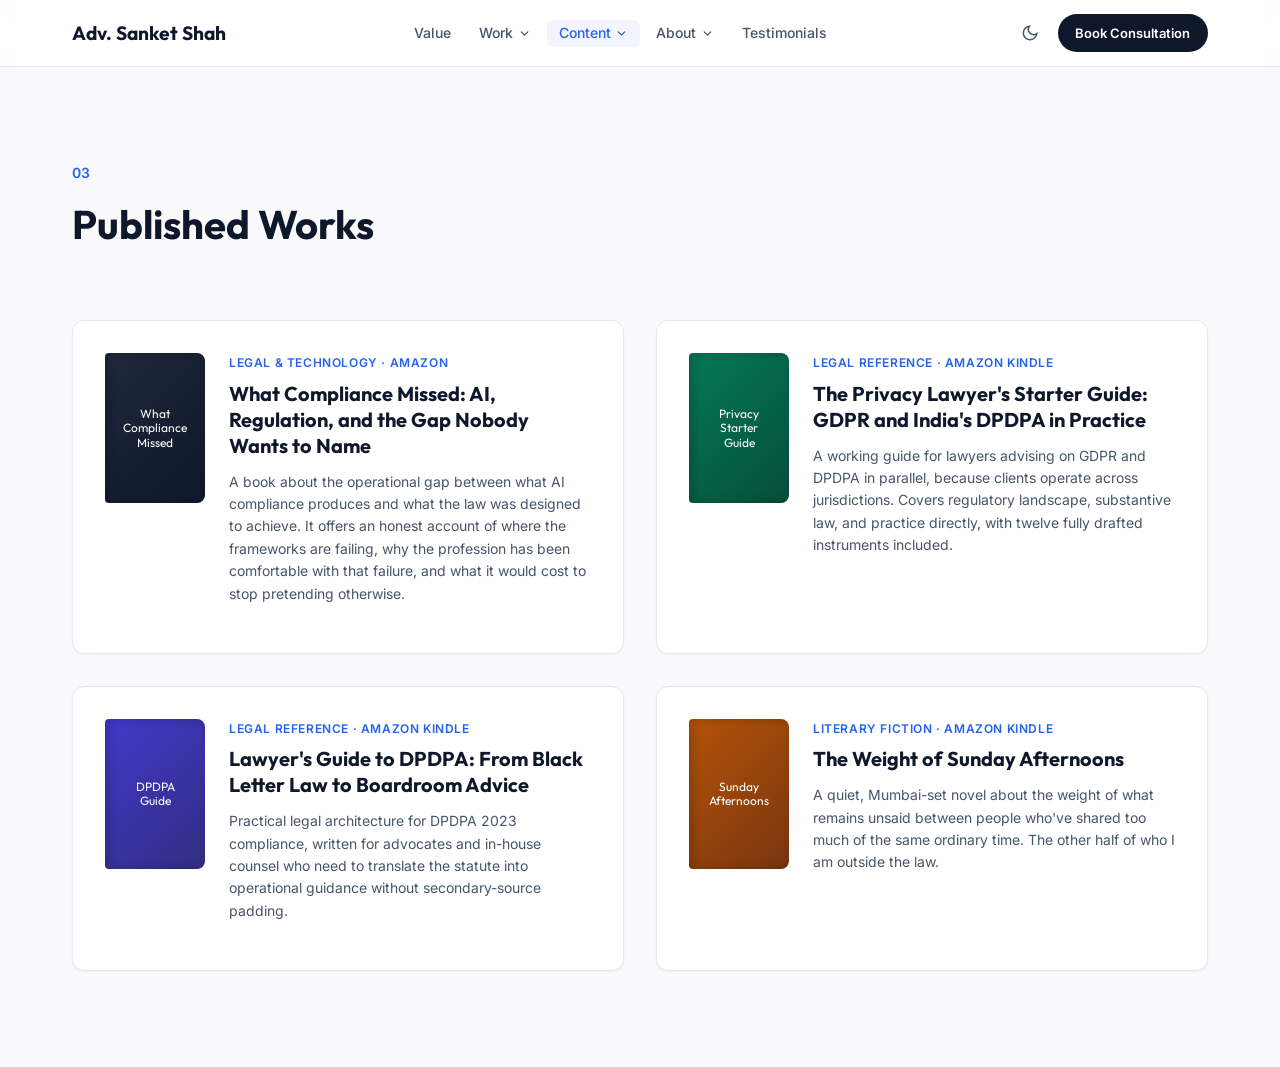
==== books.html @ 71f17029 "Create books.html" ====
<!DOCTYPE html>
<html lang="en">
<head>
<meta charset="UTF-8">
<meta name="viewport" content="width=device-width, initial-scale=1.0">
<title>Published Works | Adv. Sanket Shah</title>
<meta name="description" content="Four published books on DPDPA, GDPR, AI compliance, and fiction. Written by technology lawyer Adv. Sanket Shah. Available on Amazon Kindle.">
<meta name="robots" content="index, follow">
<link rel="canonical" href="https://advsanketshah.github.io/books.html">
<meta property="og:type" content="website">
<meta property="og:url" content="https://advsanketshah.github.io/books.html">
<meta property="og:title" content="Published Works | Adv. Sanket Shah">
<meta property="og:description" content="Four published books on DPDPA, GDPR, AI compliance, and fiction. Written by technology lawyer Adv. Sanket Shah. Available on Amazon Kindle.">
<meta property="og:image" content="https://advsanketshah.github.io/sanket-photo.JPG">
<meta name="twitter:card" content="summary_large_image">
<meta name="twitter:title" content="Published Works | Adv. Sanket Shah">
<meta name="twitter:description" content="Four published books on DPDPA, GDPR, AI compliance, and fiction. Written by technology lawyer Adv. Sanket Shah. Available on Amazon Kindle.">
<link rel="preconnect" href="https://fonts.googleapis.com">
<link rel="preconnect" href="https://fonts.gstatic.com" crossorigin>
<link href="https://fonts.googleapis.com/css2?family=Inter:wght@300;400;500;600&family=Outfit:wght@300;400;500;600;700&display=swap" rel="stylesheet">
<style>
  :root {
    --bg-base: #FAFAFC; --bg-surface: #FFFFFF; --text-primary: #0F172A;
    --text-secondary: #475569; --text-tertiary: #94A3B8; --accent-primary: #2563EB;
    --border-color: #E2E8F0; --font-sans: 'Inter', sans-serif; --font-display: 'Outfit', sans-serif;
    --radius-md: 12px; --radius-full: 9999px;
    --shadow-sm: 0 1px 2px 0 rgb(0 0 0 / 0.05); --shadow-md: 0 4px 6px -1px rgb(0 0 0 / 0.1);
    --transition: all 0.3s ease;
  }
  *, *::before, *::after { box-sizing: border-box; margin: 0; padding: 0; }
  body { background-color: var(--bg-base); color: var(--text-primary); font-family: var(--font-sans); line-height: 1.6; }
  .container { max-width: 1200px; margin: 0 auto; padding: 0 2rem; }
  


  section { padding: 10rem 0 6rem; }
  .section-header { margin-bottom: 4rem; }
  .section-label { display: inline-block; font-size: 0.875rem; font-weight: 600; color: var(--accent-primary); margin-bottom: 0.5rem; }
  .section-title { font-family: var(--font-display); font-size: 2.5rem; font-weight: 700; }

  .books-grid { display: grid; grid-template-columns: 1fr 1fr; gap: 2rem; }
  .book-card { display: flex; gap: 1.5rem; padding: 2rem; background: var(--bg-surface); border: 1px solid var(--border-color); border-radius: var(--radius-md); box-shadow: var(--shadow-sm); text-decoration: none; transition: var(--transition); }
  .book-card:hover { transform: translateY(-4px); box-shadow: var(--shadow-md); border-color: var(--accent-primary); }
  .book-spine-placeholder { flex-shrink: 0; width: 100px; height: 150px; border-radius: 4px 8px 8px 4px; display: flex; align-items: center; justify-content: center; padding: 1rem; box-shadow: inset 4px 0 10px rgba(0,0,0,0.2); }
  .book-spine-text { font-family: var(--font-display); font-size: 0.75rem; color: white; text-align: center; line-height: 1.2; }
  .book-genre { font-size: 0.75rem; font-weight: 600; color: var(--accent-primary); margin-bottom: 0.5rem; text-transform: uppercase; letter-spacing: 0.05em; }
  .book-title { font-family: var(--font-display); font-size: 1.25rem; font-weight: 700; color: var(--text-primary); margin-bottom: 0.75rem; line-height: 1.3; }
  .book-description { font-size: 0.875rem; color: var(--text-secondary); margin-bottom: 1rem; }

  @media (max-width: 900px) { .books-grid { grid-template-columns: 1fr; } }
  @media (max-width: 600px) { .book-card { flex-direction: column; } .book-spine-placeholder { width: 100%; height: 100px; border-radius: 8px; } }

  /* Dark Mode */
  [data-theme="dark"] {
    --bg-base: #0A0F1E; --bg-surface: #111827; --text-primary: #F1F5F9;
    --text-secondary: #94A3B8; --text-tertiary: #64748B; --accent-primary: #60A5FA;
    --accent-light: #1E3A5F; --border-color: #1E293B;
    --shadow-sm: 0 1px 2px 0 rgb(0 0 0 / 0.3); --shadow-md: 0 4px 6px -1px rgb(0 0 0 / 0.4);
    --shadow-lg: 0 10px 15px -3px rgb(0 0 0 / 0.5);
  }
  [data-theme="dark"] .theme-toggle { color: var(--text-primary); }

  /* ── Navigation ── */
  nav { position: fixed; top: 0; left: 0; right: 0; background: rgba(255,255,255,0.85); backdrop-filter: blur(12px); border-bottom: 1px solid var(--border-color); z-index: 1000; padding: 0.875rem 0; }
  .nav-inner { display: flex; justify-content: space-between; align-items: center; gap: 2rem; }
  .nav-logo { font-family: var(--font-display); font-size: 1.2rem; font-weight: 700; color: var(--text-primary); text-decoration: none; white-space: nowrap; }
  .nav-links { display: flex; gap: 0.25rem; list-style: none; align-items: center; margin: 0; padding: 0; }
  .nav-links > li > a, .nav-links > li > .dropdown-toggle { font-size: 0.875rem; font-weight: 500; color: var(--text-secondary); text-decoration: none; transition: var(--transition); padding: 0.4rem 0.75rem; border-radius: 6px; display: flex; align-items: center; gap: 0.3rem; background: none; border: none; cursor: pointer; font-family: inherit; line-height: 1; }
  .nav-links > li > a:hover, .nav-links > li > a.active, .nav-links > li > .dropdown-toggle:hover, .nav-links > li > .dropdown-toggle.active { color: var(--accent-primary); background: rgba(99,102,241,0.07); }
  .dropdown-toggle svg { transition: transform 0.2s ease; flex-shrink: 0; }
  .has-dropdown:hover .dropdown-toggle svg, .has-dropdown .dropdown-toggle.active svg { transform: none; }
  .has-dropdown:hover > .dropdown-toggle svg { transform: rotate(180deg); }
  .has-dropdown { position: relative; }
  .dropdown-menu { display: none; position: absolute; top: 100%; left: 50%; transform: translateX(-50%); list-style: none; z-index: 100; padding-top: 6px; min-width: 160px; }
  .dropdown-menu::before { content: ''; display: block; height: 6px; }
  .dropdown-menu-inner { background: rgba(255,255,255,0.97); backdrop-filter: blur(16px); border: 1px solid var(--border-color); border-radius: 10px; padding: 0.5rem; box-shadow: 0 8px 24px rgba(0,0,0,0.1); overflow: hidden; }
  .has-dropdown:hover .dropdown-menu { display: block; }
  .dropdown-menu a { display: block; padding: 0.5rem 0.875rem; font-size: 0.8125rem; font-weight: 500; color: var(--text-secondary); text-decoration: none; border-radius: 6px; transition: var(--transition); white-space: nowrap; }
  .dropdown-menu a:hover, .dropdown-menu a.active { color: var(--accent-primary); background: rgba(99,102,241,0.07); }
  .nav-right { display: flex; align-items: center; gap: 0.75rem; }
  .nav-cta { font-size: 0.8125rem; font-weight: 600; color: white !important; background: var(--text-primary); padding: 0.55rem 1.1rem; border-radius: var(--radius-full); text-decoration: none; white-space: nowrap; }
  /* Mobile */
  .mobile-menu-btn { display: none; background: none; border: none; color: var(--text-primary); cursor: pointer; z-index: 1001; padding: 0.5rem; }
  @media (max-width: 900px) {
    .mobile-menu-btn { display: block; }
    .nav-right { display: none; }
    .nav-links { position: fixed; top: 0; left: 0; width: 100%; height: 100vh; background: rgba(255,255,255,0.98); backdrop-filter: blur(12px); flex-direction: column; justify-content: center; align-items: center; gap: 0.75rem; opacity: 0; visibility: hidden; transform: translateY(-20px); transition: all 0.3s cubic-bezier(0.4,0,0.2,1); z-index: 999; margin: 0; padding: 2rem 0; overflow-y: auto; }
    .nav-links.active { opacity: 1; visibility: visible; transform: translateY(0); }
    .nav-links > li > a, .nav-links > li > .dropdown-toggle { font-size: 1.15rem; font-weight: 600; padding: 0.5rem 1.25rem; }
    .has-dropdown .dropdown-menu { display: none !important; position: static !important; transform: none !important; padding: 0.25rem 0 0 1rem !important; } .has-dropdown .dropdown-menu-inner { background: none; border: none; box-shadow: none; backdrop-filter: none; padding: 0; border-radius: 0; }
    .has-dropdown.open > .dropdown-menu { display: block !important; }
    .has-dropdown.open > .dropdown-toggle svg { transform: rotate(180deg); }
    .dropdown-menu a { font-size: 1rem; padding: 0.4rem 0.75rem; }
    .nav-links li.mobile-cta-wrapper { display: block; margin-top: 0.5rem; }
    .nav-links li.mobile-cta-wrapper a { display: inline-block; font-size: 1rem; font-weight: 600; }
  }
  @media (min-width: 901px) { .mobile-cta-wrapper { display: none !important; } }
  /* Dark mode nav */
  [data-theme="dark"] nav { background: rgba(10,15,30,0.9); }
  [data-theme="dark"] .nav-links { background: rgba(10,15,30,0.98); }
  [data-theme="dark"] .dropdown-menu-inner { background: rgba(15,20,40,0.97); border-color: rgba(255,255,255,0.1); }
  [data-theme="dark"] .dropdown-menu a:hover, [data-theme="dark"] .dropdown-menu a.active { background: rgba(255,255,255,0.06); }
</style>
</head>
<body>

<nav>
  <div class="container nav-inner">
    <a href="index.html" class="nav-logo">Adv. Sanket Shah</a>

    <button class="mobile-menu-btn" aria-label="Toggle menu">
      <svg viewBox="0 0 24 24" width="26" height="26" stroke="currentColor" stroke-width="2" fill="none" stroke-linecap="round" stroke-linejoin="round">
        <line x1="3" y1="12" x2="21" y2="12"></line><line x1="3" y1="6" x2="21" y2="6"></line><line x1="3" y1="18" x2="21" y2="18"></line>
      </svg>
    </button>

    <ul class="nav-links">
      <li><a href="value.html">Value</a></li>
      <li class="has-dropdown">
        <button class="dropdown-toggle">Work <svg viewBox="0 0 24 24" width="13" height="13" fill="none" stroke="currentColor" stroke-width="2.5" stroke-linecap="round" stroke-linejoin="round"><polyline points="6 9 12 15 18 9"></polyline></svg></button>
        <div class="dropdown-menu"><div class="dropdown-menu-inner">
          <a href="portfolio.html">Sample Work</a>
          <a href="cases.html">Cases</a>
        </div></div>
      </li>
      <li class="has-dropdown">
        <button class="dropdown-toggle active">Content <svg viewBox="0 0 24 24" width="13" height="13" fill="none" stroke="currentColor" stroke-width="2.5" stroke-linecap="round" stroke-linejoin="round"><polyline points="6 9 12 15 18 9"></polyline></svg></button>
        <div class="dropdown-menu"><div class="dropdown-menu-inner">
          <a href="books.html" class="active">Books</a>
          <a href="privacipher.html">Privacipher</a>
          <a href="resources.html">Resources</a>
        </div></div>
      </li>
      <li class="has-dropdown">
        <button class="dropdown-toggle">About <svg viewBox="0 0 24 24" width="13" height="13" fill="none" stroke="currentColor" stroke-width="2.5" stroke-linecap="round" stroke-linejoin="round"><polyline points="6 9 12 15 18 9"></polyline></svg></button>
        <div class="dropdown-menu"><div class="dropdown-menu-inner">
          <a href="experience.html">Experience</a>
          <a href="certifications.html">Certifications</a>
          <a href="education.html">Education</a>
        </div></div>
      </li>
      <li><a href="testimonials.html">Testimonials</a></li>
      <li class="mobile-cta-wrapper"><a href="contact.html" class="nav-cta">Book Consultation</a></li>
    </ul>

    <div class="nav-right">
      <button class="theme-toggle" id="themeToggle" aria-label="Toggle dark mode" style="background:none;border:none;cursor:pointer;padding:0.4rem;color:var(--text-secondary);display:flex;align-items:center;">
        <svg id="iconSun" viewBox="0 0 24 24" width="18" height="18" fill="none" stroke="currentColor" stroke-width="2" style="display:none"><circle cx="12" cy="12" r="5"/><line x1="12" y1="1" x2="12" y2="3"/><line x1="12" y1="21" x2="12" y2="23"/><line x1="4.22" y1="4.22" x2="5.64" y2="5.64"/><line x1="18.36" y1="18.36" x2="19.78" y2="19.78"/><line x1="1" y1="12" x2="3" y2="12"/><line x1="21" y1="12" x2="23" y2="12"/><line x1="4.22" y1="19.78" x2="5.64" y2="18.36"/><line x1="18.36" y1="5.64" x2="19.78" y2="4.22"/></svg>
        <svg id="iconMoon" viewBox="0 0 24 24" width="18" height="18" fill="none" stroke="currentColor" stroke-width="2"><path d="M21 12.79A9 9 0 1111.21 3 7 7 0 0021 12.79z"/></svg>
      </button>
      <a href="contact.html" class="nav-cta">Book Consultation</a>
    </div>
  </div>
</nav>

<section>
  <div class="container">
    <div class="section-header">
      <span class="section-label">03</span>
      <h2 class="section-title">Published Works</h2>
    </div>

    <div class="books-grid">
      <a href="https://amzn.in/d/0b7B9nrj" target="_blank" rel="noopener" class="book-card">
        <div class="book-spine-placeholder" style="background: linear-gradient(135deg, #1E293B, #0F172A);">
          <span class="book-spine-text">What Compliance Missed</span>
        </div>
        <div>
          <p class="book-genre">Legal &amp; Technology · Amazon</p>
          <h3 class="book-title">What Compliance Missed: AI, Regulation, and the Gap Nobody Wants to Name</h3>
          <p class="book-description">A book about the operational gap between what AI compliance produces and what the law was designed to achieve. It offers an honest account of where the frameworks are failing, why the profession has been comfortable with that failure, and what it would cost to stop pretending otherwise.</p>
        </div>
      </a>

      <a href="https://amzn.in/d/08QqoULj" target="_blank" rel="noopener" class="book-card">
        <div class="book-spine-placeholder" style="background: linear-gradient(135deg, #047857, #064E3B);">
          <span class="book-spine-text">Privacy Starter Guide</span>
        </div>
        <div>
          <p class="book-genre">Legal Reference · Amazon Kindle</p>
          <h3 class="book-title">The Privacy Lawyer's Starter Guide: GDPR and India's DPDPA in Practice</h3>
          <p class="book-description">A working guide for lawyers advising on GDPR and DPDPA in parallel, because clients operate across jurisdictions. Covers regulatory landscape, substantive law, and practice directly, with twelve fully drafted instruments included.</p>
        </div>
      </a>

      <a href="https://amzn.in/d/0deyErKE" target="_blank" rel="noopener" class="book-card">
        <div class="book-spine-placeholder" style="background: linear-gradient(135deg, #4338CA, #312E81);">
          <span class="book-spine-text">DPDPA Guide</span>
        </div>
        <div>
          <p class="book-genre">Legal Reference · Amazon Kindle</p>
          <h3 class="book-title">Lawyer's Guide to DPDPA: From Black Letter Law to Boardroom Advice</h3>
          <p class="book-description">Practical legal architecture for DPDPA 2023 compliance, written for advocates and in-house counsel who need to translate the statute into operational guidance without secondary-source padding.</p>
        </div>
      </a>

      <a href="https://amzn.in/d/05X2h8LA" target="_blank" rel="noopener" class="book-card">
        <div class="book-spine-placeholder" style="background: linear-gradient(135deg, #B45309, #78350F);">
          <span class="book-spine-text">Sunday Afternoons</span>
        </div>
        <div>
          <p class="book-genre">Literary Fiction · Amazon Kindle</p>
          <h3 class="book-title">The Weight of Sunday Afternoons</h3>
          <p class="book-description">A quiet, Mumbai-set novel about the weight of what remains unsaid between people who've shared too much of the same ordinary time. The other half of who I am outside the law.</p>
        </div>
      </a>
    </div>
  </div>
</section>

<script>
  document.addEventListener('DOMContentLoaded', () => {
    // Mobile dropdowns
    document.querySelectorAll('.has-dropdown .dropdown-toggle').forEach(btn => {
      btn.addEventListener('click', e => {
        if (window.innerWidth <= 900) {
          e.stopPropagation();
          btn.closest('.has-dropdown').classList.toggle('open');
        }
      });
    });

    const mobileBtn = document.querySelector('.mobile-menu-btn');
    const navLinks = document.querySelector('.nav-links');
    const CLOSE_ICON = '<svg viewBox="0 0 24 24" width="26" height="26" stroke="currentColor" stroke-width="2" fill="none" stroke-linecap="round" stroke-linejoin="round"><line x1="18" y1="6" x2="6" y2="18"></line><line x1="6" y1="6" x2="18" y2="18"></line></svg>';
    const OPEN_ICON  = '<svg viewBox="0 0 24 24" width="26" height="26" stroke="currentColor" stroke-width="2" fill="none" stroke-linecap="round" stroke-linejoin="round"><line x1="3" y1="12" x2="21" y2="12"></line><line x1="3" y1="6" x2="21" y2="6"></line><line x1="3" y1="18" x2="21" y2="18"></line></svg>';

    if (mobileBtn && navLinks) {
      mobileBtn.addEventListener('click', () => {
        const isOpen = navLinks.classList.toggle('active');
        mobileBtn.innerHTML = isOpen ? CLOSE_ICON : OPEN_ICON;
      });
      document.addEventListener('click', e => {
        if (!e.target.closest('nav') && navLinks.classList.contains('active')) {
          navLinks.classList.remove('active');
          mobileBtn.innerHTML = OPEN_ICON;
        }
      });
    }
  });
</script>
<script>
  // Dark mode
  (function() {
    const saved = localStorage.getItem('theme') || (window.matchMedia('(prefers-color-scheme: dark)').matches ? 'dark' : 'light');
    document.documentElement.setAttribute('data-theme', saved);
    document.addEventListener('DOMContentLoaded', () => {
      const btn = document.getElementById('themeToggle');
      const sun = document.getElementById('iconSun');
      const moon = document.getElementById('iconMoon');
      function applyTheme(t) {
        document.documentElement.setAttribute('data-theme', t);
        localStorage.setItem('theme', t);
        if (t === 'dark') { sun.style.display = 'block'; moon.style.display = 'none'; }
        else { sun.style.display = 'none'; moon.style.display = 'block'; }
      }
      applyTheme(saved);
      if(btn) btn.addEventListener('click', () => applyTheme(document.documentElement.getAttribute('data-theme') === 'dark' ? 'light' : 'dark'));
    });
  })();
</script>
</body>
</html>
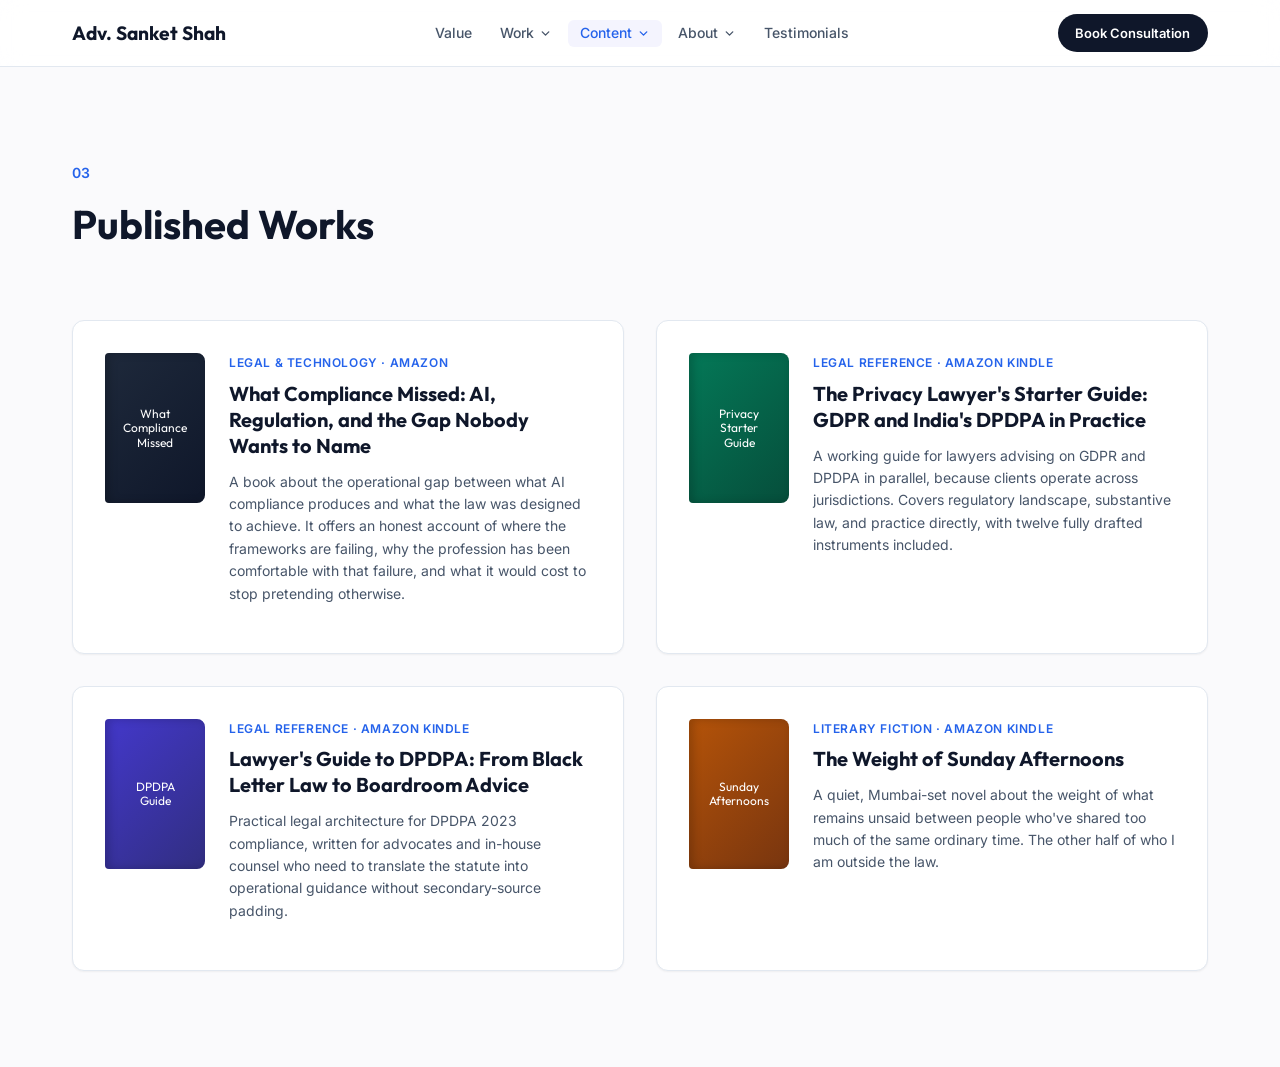
==== commit ad09dbac: "Update books.html" ====
--- a/books.html
+++ b/books.html
@@ -51,17 +51,9 @@
   @media (max-width: 600px) { .book-card { flex-direction: column; } .book-spine-placeholder { width: 100%; height: 100px; border-radius: 8px; } }
 
   /* Dark Mode */
-  [data-theme="dark"] {
-    --bg-base: #0A0F1E; --bg-surface: #111827; --text-primary: #F1F5F9;
-    --text-secondary: #94A3B8; --text-tertiary: #64748B; --accent-primary: #60A5FA;
-    --accent-light: #1E3A5F; --border-color: #1E293B;
-    --shadow-sm: 0 1px 2px 0 rgb(0 0 0 / 0.3); --shadow-md: 0 4px 6px -1px rgb(0 0 0 / 0.4);
-    --shadow-lg: 0 10px 15px -3px rgb(0 0 0 / 0.5);
-  }
-  [data-theme="dark"] .theme-toggle { color: var(--text-primary); }
 
   /* ── Navigation ── */
-  nav { position: fixed; top: 0; left: 0; right: 0; background: rgba(255,255,255,0.85); backdrop-filter: blur(12px); border-bottom: 1px solid var(--border-color); z-index: 1000; padding: 0.875rem 0; }
+  nav { position: fixed; top: 0; left: 0; right: 0; background: rgba(255,255,255,0.85); -webkit-backdrop-filter: blur(12px); backdrop-filter: blur(12px); border-bottom: 1px solid var(--border-color); z-index: 1000; padding: 0.875rem 0; }
   .nav-inner { display: flex; justify-content: space-between; align-items: center; gap: 2rem; }
   .nav-logo { font-family: var(--font-display); font-size: 1.2rem; font-weight: 700; color: var(--text-primary); text-decoration: none; white-space: nowrap; }
   .nav-links { display: flex; gap: 0.25rem; list-style: none; align-items: center; margin: 0; padding: 0; }
@@ -73,7 +65,7 @@
   .has-dropdown { position: relative; }
   .dropdown-menu { display: none; position: absolute; top: 100%; left: 50%; transform: translateX(-50%); list-style: none; z-index: 100; padding-top: 6px; min-width: 160px; }
   .dropdown-menu::before { content: ''; display: block; height: 6px; }
-  .dropdown-menu-inner { background: rgba(255,255,255,0.97); backdrop-filter: blur(16px); border: 1px solid var(--border-color); border-radius: 10px; padding: 0.5rem; box-shadow: 0 8px 24px rgba(0,0,0,0.1); overflow: hidden; }
+  .dropdown-menu-inner { background: rgba(255,255,255,0.97); -webkit-backdrop-filter: blur(16px); backdrop-filter: blur(16px); border: 1px solid var(--border-color); border-radius: 10px; padding: 0.5rem; box-shadow: 0 8px 24px rgba(0,0,0,0.1); overflow: hidden; }
   .has-dropdown:hover .dropdown-menu { display: block; }
   .dropdown-menu a { display: block; padding: 0.5rem 0.875rem; font-size: 0.8125rem; font-weight: 500; color: var(--text-secondary); text-decoration: none; border-radius: 6px; transition: var(--transition); white-space: nowrap; }
   .dropdown-menu a:hover, .dropdown-menu a.active { color: var(--accent-primary); background: rgba(99,102,241,0.07); }
@@ -84,10 +76,10 @@
   @media (max-width: 900px) {
     .mobile-menu-btn { display: block; }
     .nav-right { display: none; }
-    .nav-links { position: fixed; top: 0; left: 0; width: 100%; height: 100vh; background: rgba(255,255,255,0.98); backdrop-filter: blur(12px); flex-direction: column; justify-content: center; align-items: center; gap: 0.75rem; opacity: 0; visibility: hidden; transform: translateY(-20px); transition: all 0.3s cubic-bezier(0.4,0,0.2,1); z-index: 999; margin: 0; padding: 2rem 0; overflow-y: auto; }
+    .nav-links { position: fixed; top: 0; left: 0; width: 100%; height: 100vh; height: 100dvh; background: rgba(255,255,255,0.98); -webkit-backdrop-filter: blur(12px); backdrop-filter: blur(12px); flex-direction: column; justify-content: center; align-items: center; gap: 0.75rem; opacity: 0; visibility: hidden; transform: translateY(-20px); transition: all 0.3s cubic-bezier(0.4,0,0.2,1); z-index: 999; margin: 0; padding: 2rem 0; overflow-y: auto; }
     .nav-links.active { opacity: 1; visibility: visible; transform: translateY(0); }
     .nav-links > li > a, .nav-links > li > .dropdown-toggle { font-size: 1.15rem; font-weight: 600; padding: 0.5rem 1.25rem; }
-    .has-dropdown .dropdown-menu { display: none !important; position: static !important; transform: none !important; padding: 0.25rem 0 0 1rem !important; } .has-dropdown .dropdown-menu-inner { background: none; border: none; box-shadow: none; backdrop-filter: none; padding: 0; border-radius: 0; }
+    .has-dropdown .dropdown-menu { display: none !important; position: static !important; transform: none !important; padding: 0.25rem 0 0 1rem !important; } .has-dropdown .dropdown-menu-inner { background: none; border: none; box-shadow: none; -webkit-backdrop-filter: none; backdrop-filter: none; padding: 0; border-radius: 0; }
     .has-dropdown.open > .dropdown-menu { display: block !important; }
     .has-dropdown.open > .dropdown-toggle svg { transform: rotate(180deg); }
     .dropdown-menu a { font-size: 1rem; padding: 0.4rem 0.75rem; }
@@ -96,10 +88,16 @@
   }
   @media (min-width: 901px) { .mobile-cta-wrapper { display: none !important; } }
   /* Dark mode nav */
-  [data-theme="dark"] nav { background: rgba(10,15,30,0.9); }
-  [data-theme="dark"] .nav-links { background: rgba(10,15,30,0.98); }
-  [data-theme="dark"] .dropdown-menu-inner { background: rgba(15,20,40,0.97); border-color: rgba(255,255,255,0.1); }
-  [data-theme="dark"] .dropdown-menu a:hover, [data-theme="dark"] .dropdown-menu a.active { background: rgba(255,255,255,0.06); }
+
+  /* ── Global mobile improvements ── */
+  @media (max-width: 600px) {
+    .container { padding: 0 1.25rem; }
+    section { padding: 6rem 0 3rem !important; }
+    .section-title { font-size: 1.75rem !important; }
+    footer { flex-direction: column; gap: 1.5rem; text-align: center; padding: 2rem 1.25rem; }
+    .footer-links { justify-content: center; flex-wrap: wrap; gap: 1rem; }
+  }
+
 </style>
 </head>
 <body>
@@ -144,10 +142,6 @@
     </ul>
 
     <div class="nav-right">
-      <button class="theme-toggle" id="themeToggle" aria-label="Toggle dark mode" style="background:none;border:none;cursor:pointer;padding:0.4rem;color:var(--text-secondary);display:flex;align-items:center;">
-        <svg id="iconSun" viewBox="0 0 24 24" width="18" height="18" fill="none" stroke="currentColor" stroke-width="2" style="display:none"><circle cx="12" cy="12" r="5"/><line x1="12" y1="1" x2="12" y2="3"/><line x1="12" y1="21" x2="12" y2="23"/><line x1="4.22" y1="4.22" x2="5.64" y2="5.64"/><line x1="18.36" y1="18.36" x2="19.78" y2="19.78"/><line x1="1" y1="12" x2="3" y2="12"/><line x1="21" y1="12" x2="23" y2="12"/><line x1="4.22" y1="19.78" x2="5.64" y2="18.36"/><line x1="18.36" y1="5.64" x2="19.78" y2="4.22"/></svg>
-        <svg id="iconMoon" viewBox="0 0 24 24" width="18" height="18" fill="none" stroke="currentColor" stroke-width="2"><path d="M21 12.79A9 9 0 1111.21 3 7 7 0 0021 12.79z"/></svg>
-      </button>
       <a href="contact.html" class="nav-cta">Book Consultation</a>
     </div>
   </div>
@@ -209,7 +203,7 @@
 </section>
 
 <script>
-  document.addEventListener('DOMContentLoaded', () => {
+  (function() {
     // Mobile dropdowns
     document.querySelectorAll('.has-dropdown .dropdown-toggle').forEach(btn => {
       btn.addEventListener('click', e => {
@@ -239,25 +233,6 @@
     }
   });
 </script>
-<script>
-  // Dark mode
-  (function() {
-    const saved = localStorage.getItem('theme') || (window.matchMedia('(prefers-color-scheme: dark)').matches ? 'dark' : 'light');
-    document.documentElement.setAttribute('data-theme', saved);
-    document.addEventListener('DOMContentLoaded', () => {
-      const btn = document.getElementById('themeToggle');
-      const sun = document.getElementById('iconSun');
-      const moon = document.getElementById('iconMoon');
-      function applyTheme(t) {
-        document.documentElement.setAttribute('data-theme', t);
-        localStorage.setItem('theme', t);
-        if (t === 'dark') { sun.style.display = 'block'; moon.style.display = 'none'; }
-        else { sun.style.display = 'none'; moon.style.display = 'block'; }
-      }
-      applyTheme(saved);
-      if(btn) btn.addEventListener('click', () => applyTheme(document.documentElement.getAttribute('data-theme') === 'dark' ? 'light' : 'dark'));
-    });
-  })();
-</script>
+
 </body>
 </html>
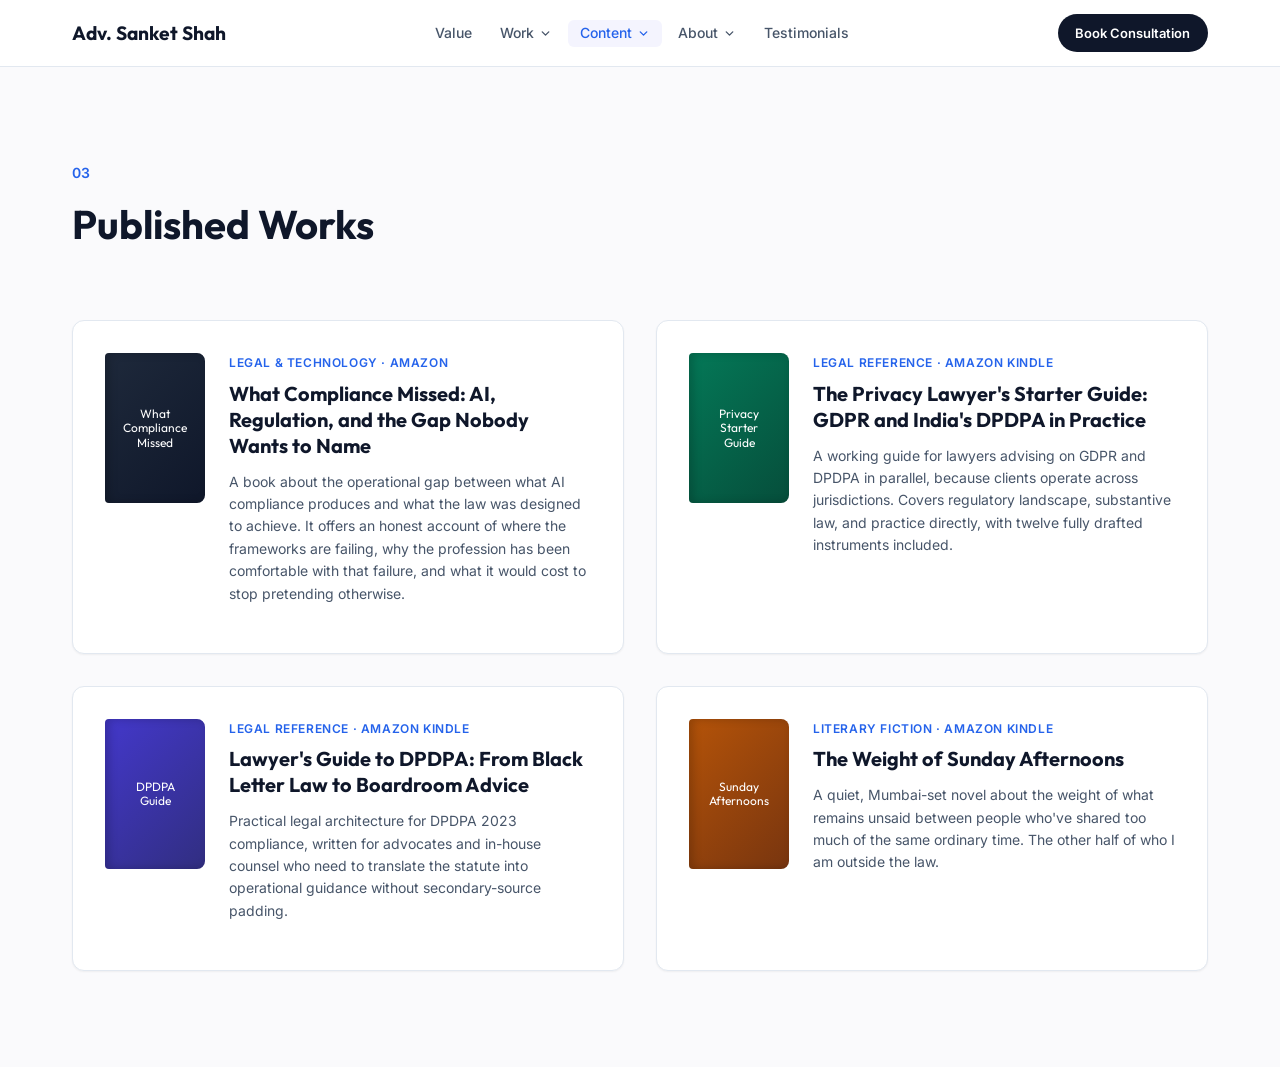
==== commit 17b641da: "Update books.html" ====
--- a/books.html
+++ b/books.html
@@ -17,7 +17,8 @@
 <meta name="twitter:description" content="Four published books on DPDPA, GDPR, AI compliance, and fiction. Written by technology lawyer Adv. Sanket Shah. Available on Amazon Kindle.">
 <link rel="preconnect" href="https://fonts.googleapis.com">
 <link rel="preconnect" href="https://fonts.gstatic.com" crossorigin>
-<link href="https://fonts.googleapis.com/css2?family=Inter:wght@300;400;500;600&family=Outfit:wght@300;400;500;600;700&display=swap" rel="stylesheet">
+<link rel="preload" as="style" href="https://fonts.googleapis.com/css2?family=Inter:wght@400;500;600&family=Outfit:wght@400;500;600;700&display=swap" onload="this.onload=null;this.rel='stylesheet'">
+<noscript><link rel="stylesheet" href="https://fonts.googleapis.com/css2?family=Inter:wght@400;500;600&family=Outfit:wght@400;500;600;700&display=swap"></noscript>
 <style>
   :root {
     --bg-base: #FAFAFC; --bg-surface: #FFFFFF; --text-primary: #0F172A;
@@ -52,53 +53,8 @@
 
   /* Dark Mode */
 
-  /* ── Navigation ── */
-  nav { position: fixed; top: 0; left: 0; right: 0; background: rgba(255,255,255,0.85); -webkit-backdrop-filter: blur(12px); backdrop-filter: blur(12px); border-bottom: 1px solid var(--border-color); z-index: 1000; padding: 0.875rem 0; }
-  .nav-inner { display: flex; justify-content: space-between; align-items: center; gap: 2rem; }
-  .nav-logo { font-family: var(--font-display); font-size: 1.2rem; font-weight: 700; color: var(--text-primary); text-decoration: none; white-space: nowrap; }
-  .nav-links { display: flex; gap: 0.25rem; list-style: none; align-items: center; margin: 0; padding: 0; }
-  .nav-links > li > a, .nav-links > li > .dropdown-toggle { font-size: 0.875rem; font-weight: 500; color: var(--text-secondary); text-decoration: none; transition: var(--transition); padding: 0.4rem 0.75rem; border-radius: 6px; display: flex; align-items: center; gap: 0.3rem; background: none; border: none; cursor: pointer; font-family: inherit; line-height: 1; }
-  .nav-links > li > a:hover, .nav-links > li > a.active, .nav-links > li > .dropdown-toggle:hover, .nav-links > li > .dropdown-toggle.active { color: var(--accent-primary); background: rgba(99,102,241,0.07); }
-  .dropdown-toggle svg { transition: transform 0.2s ease; flex-shrink: 0; }
-  .has-dropdown:hover .dropdown-toggle svg, .has-dropdown .dropdown-toggle.active svg { transform: none; }
-  .has-dropdown:hover > .dropdown-toggle svg { transform: rotate(180deg); }
-  .has-dropdown { position: relative; }
-  .dropdown-menu { display: none; position: absolute; top: 100%; left: 50%; transform: translateX(-50%); list-style: none; z-index: 100; padding-top: 6px; min-width: 160px; }
-  .dropdown-menu::before { content: ''; display: block; height: 6px; }
-  .dropdown-menu-inner { background: rgba(255,255,255,0.97); -webkit-backdrop-filter: blur(16px); backdrop-filter: blur(16px); border: 1px solid var(--border-color); border-radius: 10px; padding: 0.5rem; box-shadow: 0 8px 24px rgba(0,0,0,0.1); overflow: hidden; }
-  .has-dropdown:hover .dropdown-menu { display: block; }
-  .dropdown-menu a { display: block; padding: 0.5rem 0.875rem; font-size: 0.8125rem; font-weight: 500; color: var(--text-secondary); text-decoration: none; border-radius: 6px; transition: var(--transition); white-space: nowrap; }
-  .dropdown-menu a:hover, .dropdown-menu a.active { color: var(--accent-primary); background: rgba(99,102,241,0.07); }
-  .nav-right { display: flex; align-items: center; gap: 0.75rem; }
-  .nav-cta { font-size: 0.8125rem; font-weight: 600; color: white !important; background: var(--text-primary); padding: 0.55rem 1.1rem; border-radius: var(--radius-full); text-decoration: none; white-space: nowrap; }
-  /* Mobile */
-  .mobile-menu-btn { display: none; background: none; border: none; color: var(--text-primary); cursor: pointer; z-index: 1001; padding: 0.5rem; }
-  @media (max-width: 900px) {
-    .mobile-menu-btn { display: block; }
-    .nav-right { display: none; }
-    .nav-links { position: fixed; top: 0; left: 0; width: 100%; height: 100vh; height: 100dvh; background: rgba(255,255,255,0.98); -webkit-backdrop-filter: blur(12px); backdrop-filter: blur(12px); flex-direction: column; justify-content: center; align-items: center; gap: 0.75rem; opacity: 0; visibility: hidden; transform: translateY(-20px); transition: all 0.3s cubic-bezier(0.4,0,0.2,1); z-index: 999; margin: 0; padding: 2rem 0; overflow-y: auto; }
-    .nav-links.active { opacity: 1; visibility: visible; transform: translateY(0); }
-    .nav-links > li > a, .nav-links > li > .dropdown-toggle { font-size: 1.15rem; font-weight: 600; padding: 0.5rem 1.25rem; }
-    .has-dropdown .dropdown-menu { display: none !important; position: static !important; transform: none !important; padding: 0.25rem 0 0 1rem !important; } .has-dropdown .dropdown-menu-inner { background: none; border: none; box-shadow: none; -webkit-backdrop-filter: none; backdrop-filter: none; padding: 0; border-radius: 0; }
-    .has-dropdown.open > .dropdown-menu { display: block !important; }
-    .has-dropdown.open > .dropdown-toggle svg { transform: rotate(180deg); }
-    .dropdown-menu a { font-size: 1rem; padding: 0.4rem 0.75rem; }
-    .nav-links li.mobile-cta-wrapper { display: block; margin-top: 0.5rem; }
-    .nav-links li.mobile-cta-wrapper a { display: inline-block; font-size: 1rem; font-weight: 600; }
-  }
-  @media (min-width: 901px) { .mobile-cta-wrapper { display: none !important; } }
-  /* Dark mode nav */
-
-  /* ── Global mobile improvements ── */
-  @media (max-width: 600px) {
-    .container { padding: 0 1.25rem; }
-    section { padding: 6rem 0 3rem !important; }
-    .section-title { font-size: 1.75rem !important; }
-    footer { flex-direction: column; gap: 1.5rem; text-align: center; padding: 2rem 1.25rem; }
-    .footer-links { justify-content: center; flex-wrap: wrap; gap: 1rem; }
-  }
-
 </style>
+<link rel="stylesheet" href="nav.css">
 </head>
 <body>
 
@@ -202,37 +158,16 @@
   </div>
 </section>
 
-<script>
-  (function() {
-    // Mobile dropdowns
-    document.querySelectorAll('.has-dropdown .dropdown-toggle').forEach(btn => {
-      btn.addEventListener('click', e => {
-        if (window.innerWidth <= 900) {
-          e.stopPropagation();
-          btn.closest('.has-dropdown').classList.toggle('open');
-        }
-      });
-    });
 
-    const mobileBtn = document.querySelector('.mobile-menu-btn');
-    const navLinks = document.querySelector('.nav-links');
-    const CLOSE_ICON = '<svg viewBox="0 0 24 24" width="26" height="26" stroke="currentColor" stroke-width="2" fill="none" stroke-linecap="round" stroke-linejoin="round"><line x1="18" y1="6" x2="6" y2="18"></line><line x1="6" y1="6" x2="18" y2="18"></line></svg>';
-    const OPEN_ICON  = '<svg viewBox="0 0 24 24" width="26" height="26" stroke="currentColor" stroke-width="2" fill="none" stroke-linecap="round" stroke-linejoin="round"><line x1="3" y1="12" x2="21" y2="12"></line><line x1="3" y1="6" x2="21" y2="6"></line><line x1="3" y1="18" x2="21" y2="18"></line></svg>';
+<script src="nav.js" defer></script>
 
-    if (mobileBtn && navLinks) {
-      mobileBtn.addEventListener('click', () => {
-        const isOpen = navLinks.classList.toggle('active');
-        mobileBtn.innerHTML = isOpen ? CLOSE_ICON : OPEN_ICON;
-      });
-      document.addEventListener('click', e => {
-        if (!e.target.closest('nav') && navLinks.classList.contains('active')) {
-          navLinks.classList.remove('active');
-          mobileBtn.innerHTML = OPEN_ICON;
-        }
-      });
-    }
-  });
-</script>
-
+<!-- mobile bottom nav -->
+<nav class="btab-bar" aria-label="Mobile navigation">
+  <a href="index.html" class="btab "><svg viewBox="0 0 24 24" width="22" height="22" fill="none" stroke="currentColor" stroke-width="1.75" stroke-linecap="round" stroke-linejoin="round"><path d="M3 9l9-7 9 7v11a2 2 0 01-2 2H5a2 2 0 01-2-2z"/><polyline points="9 22 9 12 15 12 15 22"/></svg><span>Home</span></a>
+  <a href="value.html" class="btab "><svg viewBox="0 0 24 24" width="22" height="22" fill="none" stroke="currentColor" stroke-width="1.75" stroke-linecap="round" stroke-linejoin="round"><polygon points="12 2 15.09 8.26 22 9.27 17 14.14 18.18 21.02 12 17.77 5.82 21.02 7 14.14 2 9.27 8.91 8.26 12 2"/></svg><span>Value</span></a>
+  <a href="portfolio.html" class="btab "><svg viewBox="0 0 24 24" width="22" height="22" fill="none" stroke="currentColor" stroke-width="1.75" stroke-linecap="round" stroke-linejoin="round"><rect x="2" y="7" width="20" height="14" rx="2"/><path d="M16 21V5a2 2 0 00-2-2h-4a2 2 0 00-2 2v16"/></svg><span>Work</span></a>
+  <a href="books.html" class="btab active"><svg viewBox="0 0 24 24" width="22" height="22" fill="none" stroke="currentColor" stroke-width="1.75" stroke-linecap="round" stroke-linejoin="round"><path d="M4 19.5A2.5 2.5 0 016.5 17H20"/><path d="M6.5 2H20v20H6.5A2.5 2.5 0 014 19.5v-15A2.5 2.5 0 016.5 2z"/></svg><span>Content</span></a>
+  <a href="experience.html" class="btab "><svg viewBox="0 0 24 24" width="22" height="22" fill="none" stroke="currentColor" stroke-width="1.75" stroke-linecap="round" stroke-linejoin="round"><path d="M20 21v-2a4 4 0 00-4-4H8a4 4 0 00-4 4v2"/><circle cx="12" cy="7" r="4"/></svg><span>About</span></a>
+</nav>
 </body>
 </html>
--- a/nav.css
+++ b/nav.css
@@ -0,0 +1,89 @@
+/* ── Shared Navigation ── */
+nav{position:fixed;top:0;left:0;right:0;background:rgba(255,255,255,0.92);-webkit-backdrop-filter:blur(8px);backdrop-filter:blur(8px);border-bottom:1px solid var(--border-color);z-index:1000;padding:0.875rem 0;}
+.nav-inner{display:flex;justify-content:space-between;align-items:center;gap:2rem;}
+.nav-logo{font-family:var(--font-display);font-size:1.2rem;font-weight:700;color:var(--text-primary);text-decoration:none;white-space:nowrap;}
+.nav-links{display:flex;gap:0.25rem;list-style:none;align-items:center;margin:0;padding:0;}
+.nav-links>li>a,.nav-links>li>.dropdown-toggle{font-size:0.875rem;font-weight:500;color:var(--text-secondary);text-decoration:none;transition:color 0.2s ease,background-color 0.2s ease;padding:0.4rem 0.75rem;border-radius:6px;display:flex;align-items:center;gap:0.3rem;background:none;border:none;cursor:pointer;font-family:inherit;line-height:1;}
+.nav-links>li>a:hover,.nav-links>li>a.active,.nav-links>li>.dropdown-toggle:hover,.nav-links>li>.dropdown-toggle.active{color:var(--accent-primary);background:rgba(99,102,241,0.07);}
+.dropdown-toggle svg{transition:transform 0.2s ease;flex-shrink:0;}
+.has-dropdown:hover>.dropdown-toggle svg{transform:rotate(180deg);}
+.has-dropdown{position:relative;}
+.dropdown-menu{display:none;position:absolute;top:100%;left:50%;transform:translateX(-50%);list-style:none;z-index:100;padding-top:6px;min-width:160px;}
+.dropdown-menu::before{content:'';display:block;height:6px;}
+.dropdown-menu-inner{background:#fff;border:1px solid var(--border-color);border-radius:10px;padding:0.5rem;box-shadow:0 8px 24px rgba(0,0,0,0.1);overflow:hidden;}
+.has-dropdown:hover .dropdown-menu{display:block;}
+.dropdown-menu a{display:block;padding:0.5rem 0.875rem;font-size:0.8125rem;font-weight:500;color:var(--text-secondary);text-decoration:none;border-radius:6px;transition:color 0.15s ease,background-color 0.15s ease;white-space:nowrap;}
+.dropdown-menu a:hover,.dropdown-menu a.active{color:var(--accent-primary);background:rgba(99,102,241,0.07);}
+.nav-right{display:flex;align-items:center;gap:0.75rem;}
+.nav-cta{font-size:0.8125rem;font-weight:600;color:#fff!important;background:var(--text-primary);padding:0.55rem 1.1rem;border-radius:var(--radius-full);text-decoration:none;white-space:nowrap;}
+.mobile-menu-btn{display:none!important;}
+
+/* ── Bottom Tab Bar — hidden on desktop ── */
+.btab-bar{display:none;}
+
+@media(max-width:900px){
+  nav{background:#fff;-webkit-backdrop-filter:none;backdrop-filter:none;}
+  .nav-links{display:none!important;}
+  .nav-right{display:none!important;}
+  body{padding-bottom:calc(64px + env(safe-area-inset-bottom,0px))!important;}
+
+  .btab-bar{
+    display:-webkit-box!important;
+    display:-webkit-flex!important;
+    display:flex!important;
+    position:fixed;
+    bottom:0;left:0;right:0;
+    height:64px;
+    padding-bottom:env(safe-area-inset-bottom,0px);
+    background:#ffffff;
+    border-top:1px solid #E2E8F0;
+    z-index:9000;
+  }
+  .btab{
+    -webkit-tap-highlight-color:transparent;
+    -webkit-box-flex:1;
+    -webkit-flex:1;
+    flex:1;
+    display:-webkit-box;
+    display:-webkit-flex;
+    display:flex;
+    -webkit-box-orient:vertical;
+    -webkit-box-direction:normal;
+    -webkit-flex-direction:column;
+    flex-direction:column;
+    -webkit-box-align:center;
+    -webkit-align-items:center;
+    align-items:center;
+    -webkit-box-pack:center;
+    -webkit-justify-content:center;
+    justify-content:center;
+    gap:4px;
+    text-decoration:none;
+    color:#94A3B8;
+    font-size:0.6rem;
+    font-weight:600;
+    letter-spacing:0.05em;
+    text-transform:uppercase;
+    font-family:'Inter',system-ui,-apple-system,sans-serif;
+    padding:6px 2px;
+    -webkit-transition:color 0.15s ease;
+    transition:color 0.15s ease;
+  }
+  .btab svg{display:block;width:22px;height:22px;-webkit-flex-shrink:0;flex-shrink:0;}
+  .btab span{display:block;line-height:1;white-space:nowrap;}
+  .btab.active{color:#2563EB;}
+  .btab:active{opacity:0.7;}
+}
+
+@media(min-width:901px){
+  .mobile-cta-wrapper{display:none!important;}
+  .btab-bar{display:none!important;}
+}
+
+@media(max-width:600px){
+  .container{padding:0 1.25rem;}
+  section{padding:6rem 0 3rem!important;}
+  .section-title{font-size:1.75rem!important;}
+  footer{-webkit-box-orient:vertical;-webkit-box-direction:normal;flex-direction:column;gap:1.5rem;text-align:center;padding:2rem 1.25rem;}
+  .footer-links{-webkit-box-pack:center;justify-content:center;-webkit-flex-wrap:wrap;flex-wrap:wrap;gap:1rem;}
+}
